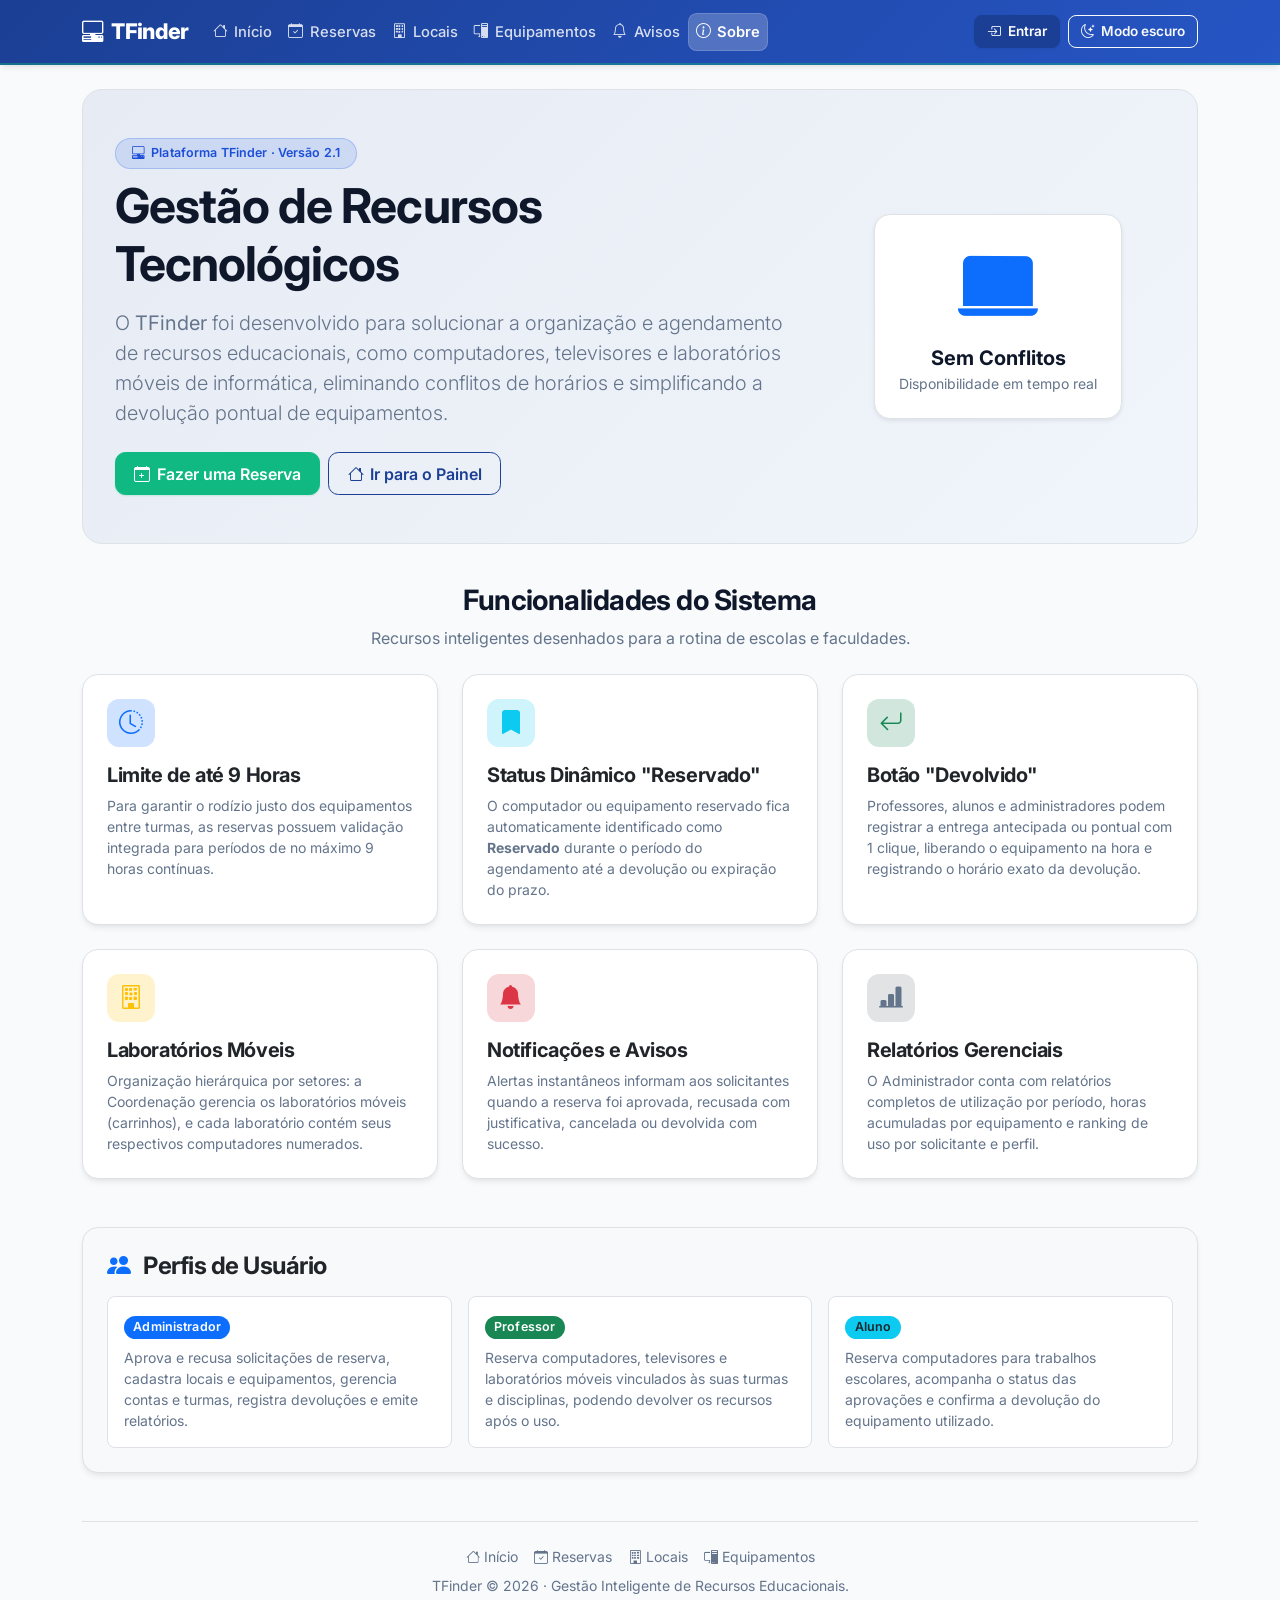
==== frontend/about.html @ c7228afb "alterações v4" ====
<!DOCTYPE html>
<html lang="pt-br" data-bs-theme="light">
<head>
    <meta charset="UTF-8">
    <meta name="viewport" content="width=device-width, initial-scale=1.0">
    <meta name="theme-color" content="#1B3F94">
    <title>Sobre – TFinder</title>
    <script>document.documentElement.dataset.bsTheme = localStorage.getItem("tf_tema") || "light";</script>
    <link rel="preconnect" href="https://fonts.googleapis.com">
    <link rel="preconnect" href="https://fonts.gstatic.com" crossorigin>
    <link href="https://fonts.googleapis.com/css2?family=Inter:wght@400;500;600;700;800&display=swap" rel="stylesheet">
    <link href="https://cdn.jsdelivr.net/npm/bootstrap@5.3.8/dist/css/bootstrap.min.css" rel="stylesheet" integrity="sha384-sRIl4kxILFvY47J16cr9ZwB07vP4J8+LH7qKQnuqkuIAvNWLzeN8tE5YBujZqJLB" crossorigin="anonymous">
    <link href="https://cdn.jsdelivr.net/npm/bootstrap-icons@1.11.3/font/bootstrap-icons.min.css" rel="stylesheet">
    <link href="css/style.css" rel="stylesheet">
    <style>
        .hero-sobre {
            background: linear-gradient(135deg, rgba(27, 63, 148, 0.08) 0%, rgba(13, 110, 253, 0.03) 100%);
            border: 1px solid var(--bs-border-color);
            border-radius: 1.25rem;
            padding: 3rem 2rem;
            margin-bottom: 2.5rem;
        }
        [data-bs-theme="dark"] .hero-sobre {
            background: linear-gradient(135deg, rgba(30, 75, 175, 0.2) 0%, rgba(15, 23, 42, 0.4) 100%);
        }
        .card-recurso-sobre {
            border-radius: 1rem;
            border: 1px solid var(--bs-border-color);
            transition: transform 0.2s ease, box-shadow 0.2s ease;
            height: 100%;
        }
        .card-recurso-sobre:hover {
            transform: translateY(-4px);
            box-shadow: 0 10px 25px rgba(0, 0, 0, 0.08);
        }
        .icone-recurso-sobre {
            width: 48px;
            height: 48px;
            border-radius: 0.75rem;
            display: inline-flex;
            align-items: center;
            justify-content: center;
            font-size: 1.5rem;
            margin-bottom: 1rem;
        }
    </style>
</head>
<body data-livre="1">
    <nav class="navbar navbar-expand-lg navbar-dark sticky-top">
        <div class="container">
            <a class="navbar-brand" href="dashboard.html"><i class="bi bi-pc-display-horizontal"></i> TFinder</a>
            <button class="navbar-toggler" type="button" data-bs-toggle="collapse" data-bs-target="#menu" aria-label="Abrir menu"><span class="navbar-toggler-icon"></span></button>
            <div class="collapse navbar-collapse" id="menu">
                <ul class="navbar-nav me-auto">
                    <li class="nav-item"><a class="nav-link" href="dashboard.html"><i class="bi bi-house"></i> Início</a></li>
                    <li class="nav-item"><a class="nav-link" href="reservas.html"><i class="bi bi-calendar-check"></i> Reservas</a></li>
                    <li class="nav-item"><a class="nav-link" href="locais.html"><i class="bi bi-building"></i> Locais</a></li>
                    <li class="nav-item"><a class="nav-link" href="recursos.html"><i class="bi bi-pc-display"></i> Equipamentos</a></li>
                    <li class="nav-item"><a class="nav-link" href="notificacoes.html"><i class="bi bi-bell"></i> Avisos<span id="badge" class="badge bg-success ms-1 d-none"></span></a></li>
                    <li class="nav-item so-admin"><a class="nav-link" href="usuarios.html"><i class="bi bi-people"></i> Usuários</a></li>
                    <li class="nav-item so-admin"><a class="nav-link" href="turmas.html"><i class="bi bi-mortarboard"></i> Turmas</a></li>
                    <li class="nav-item so-admin"><a class="nav-link" href="relatorios.html"><i class="bi bi-bar-chart"></i> Relatórios</a></li>
                    <li class="nav-item"><a class="nav-link active" href="about.html"><i class="bi bi-info-circle"></i> Sobre</a></li>
                </ul>
                <div class="d-flex flex-wrap align-items-center gap-2 mt-3 mt-lg-0">
                    <div id="quem"></div>
                    <div id="area-deslogado" class="d-none">
                        <a href="login.html" class="btn btn-primary btn-sm"><i class="bi bi-box-arrow-in-right"></i> Entrar</a>
                    </div>
                    <button class="btn btn-outline-light btn-sm" id="btn-tema" onclick="alternarTema()"><i class="bi bi-moon-stars"></i> Modo escuro</button>
                    <button class="btn btn-success btn-sm btn-sair-autenticado" onclick="sair()"><i class="bi bi-box-arrow-right"></i> Sair</button>
                </div>
            </div>
        </div>
    </nav>

    <main class="container py-4">
        <!-- Banner Principal -->
        <section class="hero-sobre text-center text-md-start">
            <div class="row align-items-center g-4">
                <div class="col-md-8">
                    <div class="badge badge-soft-primary px-3 py-2 mb-2 rounded-pill fs-7">
                        <i class="bi bi-pc-display-horizontal me-1"></i> Plataforma TFinder · Versão 2.1
                    </div>
                    <h1 class="display-5 fw-bold mb-3">Gestão de Recursos Tecnológicos</h1>
                    <p class="lead text-secondary mb-4">
                        O <strong>TFinder</strong> foi desenvolvido para solucionar a organização e agendamento de recursos educacionais, como computadores, televisores e laboratórios móveis de informática, eliminando conflitos de horários e simplificando a devolução pontual de equipamentos.
                    </p>
                    <div class="d-flex flex-wrap gap-2 justify-content-center justify-content-md-start">
                        <a href="reservas.html" class="btn btn-success"><i class="bi bi-calendar-plus"></i> Fazer uma Reserva</a>
                        <a href="dashboard.html" class="btn btn-outline-primary"><i class="bi bi-house"></i> Ir para o Painel</a>
                    </div>
                </div>
                <div class="col-md-4 text-center">
                    <div class="p-4 rounded-4 bg-body shadow-sm border d-inline-block">
                        <i class="bi bi-laptop-fill text-primary display-1"></i>
                        <div class="fw-bold mt-2 fs-5">Sem Conflitos</div>
                        <div class="small text-secondary">Disponibilidade em tempo real</div>
                    </div>
                </div>
            </div>
        </section>

        <!-- Seção de Recursos Principais -->
        <section class="mb-5">
            <div class="text-center mb-4">
                <h2 class="h3 fw-bold">Funcionalidades do Sistema</h2>
                <p class="text-secondary">Recursos inteligentes desenhados para a rotina de escolas e faculdades.</p>
            </div>

            <div class="row g-4">
                <div class="col-md-6 col-lg-4">
                    <div class="card card-recurso-sobre p-4">
                        <div class="icone-recurso-sobre bg-primary-subtle text-primary">
                            <i class="bi bi-clock-history"></i>
                        </div>
                        <h3 class="h5 fw-bold mb-2">Limite de até 9 Horas</h3>
                        <p class="text-secondary small mb-0">
                            Para garantir o rodízio justo dos equipamentos entre turmas, as reservas possuem validação integrada para períodos de no máximo 9 horas contínuas.
                        </p>
                    </div>
                </div>

                <div class="col-md-6 col-lg-4">
                    <div class="card card-recurso-sobre p-4">
                        <div class="icone-recurso-sobre bg-info-subtle text-info">
                            <i class="bi bi-bookmark-fill"></i>
                        </div>
                        <h3 class="h5 fw-bold mb-2">Status Dinâmico "Reservado"</h3>
                        <p class="text-secondary small mb-0">
                            O computador ou equipamento reservado fica automaticamente identificado como <strong>Reservado</strong> durante o período do agendamento até a devolução ou expiração do prazo.
                        </p>
                    </div>
                </div>

                <div class="col-md-6 col-lg-4">
                    <div class="card card-recurso-sobre p-4">
                        <div class="icone-recurso-sobre bg-success-subtle text-success">
                            <i class="bi bi-arrow-return-left"></i>
                        </div>
                        <h3 class="h5 fw-bold mb-2">Botão "Devolvido"</h3>
                        <p class="text-secondary small mb-0">
                            Professores, alunos e administradores podem registrar a entrega antecipada ou pontual com 1 clique, liberando o equipamento na hora e registrando o horário exato da devolução.
                        </p>
                    </div>
                </div>

                <div class="col-md-6 col-lg-4">
                    <div class="card card-recurso-sobre p-4">
                        <div class="icone-recurso-sobre bg-warning-subtle text-warning">
                            <i class="bi bi-building"></i>
                        </div>
                        <h3 class="h5 fw-bold mb-2">Laboratórios Móveis</h3>
                        <p class="text-secondary small mb-0">
                            Organização hierárquica por setores: a Coordenação gerencia os laboratórios móveis (carrinhos), e cada laboratório contém seus respectivos computadores numerados.
                        </p>
                    </div>
                </div>

                <div class="col-md-6 col-lg-4">
                    <div class="card card-recurso-sobre p-4">
                        <div class="icone-recurso-sobre bg-danger-subtle text-danger">
                            <i class="bi bi-bell-fill"></i>
                        </div>
                        <h3 class="h5 fw-bold mb-2">Notificações e Avisos</h3>
                        <p class="text-secondary small mb-0">
                            Alertas instantâneos informam aos solicitantes quando a reserva foi aprovada, recusada com justificativa, cancelada ou devolvida com sucesso.
                        </p>
                    </div>
                </div>

                <div class="col-md-6 col-lg-4">
                    <div class="card card-recurso-sobre p-4">
                        <div class="icone-recurso-sobre bg-secondary-subtle text-secondary">
                            <i class="bi bi-bar-chart-line-fill"></i>
                        </div>
                        <h3 class="h5 fw-bold mb-2">Relatórios Gerenciais</h3>
                        <p class="text-secondary small mb-0">
                            O Administrador conta com relatórios completos de utilização por período, horas acumuladas por equipamento e ranking de uso por solicitante e perfil.
                        </p>
                    </div>
                </div>
            </div>
        </section>

        <!-- Seção de Perfis -->
        <section class="card p-4 mb-5 border rounded-4 bg-body-tertiary">
            <h2 class="h4 fw-bold mb-3"><i class="bi bi-people-fill text-primary me-2"></i> Perfis de Usuário</h2>
            <div class="row g-3">
                <div class="col-md-4">
                    <div class="p-3 bg-body rounded-3 border h-100">
                        <div class="badge bg-primary mb-2">Administrador</div>
                        <p class="small text-secondary mb-0">
                            Aprova e recusa solicitações de reserva, cadastra locais e equipamentos, gerencia contas e turmas, registra devoluções e emite relatórios.
                        </p>
                    </div>
                </div>
                <div class="col-md-4">
                    <div class="p-3 bg-body rounded-3 border h-100">
                        <div class="badge bg-success mb-2">Professor</div>
                        <p class="small text-secondary mb-0">
                            Reserva computadores, televisores e laboratórios móveis vinculados às suas turmas e disciplinas, podendo devolver os recursos após o uso.
                        </p>
                    </div>
                </div>
                <div class="col-md-4">
                    <div class="p-3 bg-body rounded-3 border h-100">
                        <div class="badge bg-info text-dark mb-2">Aluno</div>
                        <p class="small text-secondary mb-0">
                            Reserva computadores para trabalhos escolares, acompanha o status das aprovações e confirma a devolução do equipamento utilizado.
                        </p>
                    </div>
                </div>
            </div>
        </section>

        <!-- Rodapé da Página -->
        <footer class="pt-4 mt-4 border-top text-center text-secondary small">
            <div class="d-flex flex-wrap justify-content-center gap-3 mb-2">
                <a href="dashboard.html" class="text-secondary text-decoration-none"><i class="bi bi-house"></i> Início</a>
                <a href="reservas.html" class="text-secondary text-decoration-none"><i class="bi bi-calendar-check"></i> Reservas</a>
                <a href="locais.html" class="text-secondary text-decoration-none"><i class="bi bi-building"></i> Locais</a>
                <a href="recursos.html" class="text-secondary text-decoration-none"><i class="bi bi-pc-display"></i> Equipamentos</a>
            </div>
            <div>TFinder &copy; 2026 · Gestão Inteligente de Recursos Educacionais.</div>
        </footer>
    </main>

    <div id="avisos" class="position-fixed top-0 end-0 p-3" style="z-index: 2000; width: min(380px, 100%);"></div>
    <script src="https://cdn.jsdelivr.net/npm/bootstrap@5.3.8/dist/js/bootstrap.bundle.min.js" integrity="sha384-FKyoEForCGlyvwx9Hj09JcYn3nv7wiPVlz7YYwJrWVcXK/BmnVDxM+D2scQbITxI" crossorigin="anonymous"></script>
    <script src="js/comum.js"></script>
    <script>
        // Ajuste específico de interface para visitantes não autenticados
        if (!token || !usuario) {
            const deslogado = document.getElementById("area-deslogado");
            if (deslogado) deslogado.classList.remove("d-none");
            document.querySelectorAll(".btn-sair-autenticado").forEach(b => b.classList.add("d-none"));
            document.querySelectorAll(".so-admin").forEach(el => el.classList.add("d-none"));
        }
    </script>
</body>
</html>
---- frontend/css/style.css ----
:root {
  --azul: #1B3F94;
  --azul-escuro: #122c6b;
  --azul-claro: #edf2fc;
  --azul-grad: linear-gradient(135deg, #1B3F94 0%, #2655c4 100%);
  --verde: #10b981;
  --verde-escuro: #059669;
  --verde-claro: #ecfdf5;
  --fundo: #f8fafc;
  --cartao: #ffffff;
  --borda: #e2e8f0;
  --borda-foco: #1B3F94;
  --suave: #64748b;
  --texto: #0f172a;
  --sombra-sm: 0 1px 2px 0 rgb(0 0 0 / 0.05);
  --sombra: 0 4px 6px -1px rgb(0 0 0 / 0.07), 0 2px 4px -2px rgb(0 0 0 / 0.05);
  --sombra-lg: 0 10px 25px -3px rgb(0 0 0 / 0.08), 0 4px 6px -4px rgb(0 0 0 / 0.04);
}

[data-bs-theme="dark"] {
  --azul: #60a5fa;
  --azul-escuro: #1e3a8a;
  --azul-claro: #1e293b;
  --azul-grad: linear-gradient(135deg, #0f172a 0%, #1e293b 100%);
  --verde: #34d399;
  --verde-escuro: #059669;
  --verde-claro: #064e3b;
  --fundo: #090d16;
  --cartao: #111827;
  --borda: #1f2937;
  --borda-foco: #60a5fa;
  --suave: #94a3b8;
  --texto: #f1f5f9;
  --sombra-sm: 0 1px 2px 0 rgb(0 0 0 / 0.3);
  --sombra: 0 4px 12px 0 rgb(0 0 0 / 0.35);
  --sombra-lg: 0 12px 30px 0 rgb(0 0 0 / 0.45);
  --bs-body-bg: #090d16;
  --bs-body-color: #f1f5f9;
  --bs-border-color: #1f2937;
}

*, *::before, *::after {
  box-sizing: border-box;
}

body {
  font-family: "Inter", -apple-system, BlinkMacSystemFont, "Segoe UI", Roboto, sans-serif;
  background-color: var(--fundo);
  color: var(--texto);
  -webkit-font-smoothing: antialiased;
  -moz-osx-font-smoothing: grayscale;
  min-height: 100vh;
}

h1, h2, h3, h4, h5, .h1, .h2, .h3, .h4, .h5 {
  font-weight: 700;
  letter-spacing: -0.02em;
  color: inherit;
}

a {
  color: var(--azul);
  text-decoration: none;
  transition: color 0.15s ease;
}

a:hover {
  color: var(--azul-escuro);
}

.text-secondary {
  color: var(--suave) !important;
}

/* ---------- Navegação ---------- */
.navbar {
  background: var(--azul-grad);
  border-bottom: 2px solid rgba(16, 185, 129, 0.4);
  padding: 0.65rem 0;
  box-shadow: var(--sombra);
  backdrop-filter: blur(8px);
}

.navbar-brand {
  font-weight: 800;
  letter-spacing: -0.03em;
  font-size: 1.35rem;
  color: #fff !important;
  display: inline-flex;
  align-items: center;
  gap: 0.5rem;
  transition: transform 0.15s ease;
}

.navbar-brand:hover {
  transform: translateY(-1px);
}

.navbar .nav-link {
  color: rgba(255, 255, 255, 0.82) !important;
  border-radius: 0.55rem;
  padding: 0.5rem 0.85rem;
  font-weight: 500;
  font-size: 0.92rem;
  display: inline-flex;
  align-items: center;
  gap: 0.4rem;
  transition: all 0.15s ease;
}

.navbar .nav-link:hover {
  color: #ffffff !important;
  background-color: rgba(255, 255, 255, 0.12);
  transform: translateY(-1px);
}

.navbar .nav-link.active {
  color: #ffffff !important;
  background-color: rgba(255, 255, 255, 0.22);
  font-weight: 600;
  box-shadow: inset 0 0 0 1px rgba(255, 255, 255, 0.15);
}

.navbar-toggler {
  border-color: rgba(255, 255, 255, 0.35);
  padding: 0.4rem 0.65rem;
}

.navbar-toggler:focus {
  box-shadow: 0 0 0 0.2rem rgba(255, 255, 255, 0.25);
}

/* User pill in navbar */
.btn-usuario-perfil {
  background: rgba(255, 255, 255, 0.12);
  border: 1px solid rgba(255, 255, 255, 0.2);
  color: #ffffff !important;
  border-radius: 999px;
  padding: 0.35rem 0.75rem;
  font-size: 0.85rem;
  font-weight: 600;
  display: inline-flex;
  align-items: center;
  gap: 0.5rem;
  transition: all 0.15s ease;
  cursor: pointer;
}

.btn-usuario-perfil:hover {
  background: rgba(255, 255, 255, 0.22);
  border-color: rgba(255, 255, 255, 0.35);
}

.tag-perfil {
  font-size: 0.7rem;
  padding: 0.15rem 0.45rem;
  border-radius: 999px;
  background: rgba(16, 185, 129, 0.25);
  color: #a7f3d0;
  border: 1px solid rgba(16, 185, 129, 0.4);
  text-transform: uppercase;
  letter-spacing: 0.04em;
  font-weight: 700;
}

/* ---------- Cabeçalho de página ---------- */
.pagina-cab {
  margin-bottom: 1.75rem;
}

.pagina-cab h1 {
  font-size: 1.75rem;
  margin: 0;
  color: var(--texto);
  font-weight: 800;
}

.pagina-cab p {
  margin: 0.35rem 0 0;
  color: var(--suave);
  font-size: 0.95rem;
}

/* ---------- Cartões e Superfícies ---------- */
.card {
  background-color: var(--cartao);
  border: 1px solid var(--borda);
  border-radius: 1rem;
  box-shadow: var(--sombra);
  transition: border-color 0.15s ease, box-shadow 0.15s ease;
}

.card:hover {
  border-color: rgba(27, 63, 148, 0.25);
}

/* ---------- Botões Modernos ---------- */
.btn {
  border-radius: 0.65rem;
  font-weight: 600;
  padding: 0.52rem 1.15rem;
  display: inline-flex;
  align-items: center;
  justify-content: center;
  gap: 0.4rem;
  transition: all 0.15s ease;
}

.btn:active {
  transform: scale(0.98);
}

.btn-sm {
  padding: 0.32rem 0.75rem;
  font-size: 0.85rem;
  border-radius: 0.5rem;
}

.btn-primary {
  --bs-btn-bg: #1B3F94;
  --bs-btn-border-color: #1B3F94;
  --bs-btn-hover-bg: #142f70;
  --bs-btn-hover-border-color: #142f70;
  --bs-btn-active-bg: #122a63;
  --bs-btn-active-border-color: #122a63;
  color: #fff;
  box-shadow: 0 1px 2px rgba(27, 63, 148, 0.2);
}

.btn-success {
  --bs-btn-bg: #10b981;
  --bs-btn-border-color: #10b981;
  --bs-btn-hover-bg: #059669;
  --bs-btn-hover-border-color: #059669;
  --bs-btn-active-bg: #047857;
  --bs-btn-active-border-color: #047857;
  color: #ffffff;
  box-shadow: 0 1px 2px rgba(16, 185, 129, 0.2);
}

.btn-outline-primary {
  --bs-btn-color: var(--azul);
  --bs-btn-border-color: var(--azul);
  --bs-btn-hover-bg: var(--azul);
  --bs-btn-hover-border-color: var(--azul);
  --bs-btn-hover-color: #fff;
}

.btn-outline-secondary {
  --bs-btn-color: var(--suave);
  --bs-btn-border-color: var(--borda);
  --bs-btn-hover-bg: var(--borda);
  --bs-btn-hover-border-color: var(--borda);
  --bs-btn-hover-color: var(--texto);
}

/* ---------- Formulários & Inputs ---------- */
.form-label {
  font-size: 0.82rem;
  font-weight: 600;
  color: var(--suave);
  margin-bottom: 0.35rem;
  text-transform: uppercase;
  letter-spacing: 0.03em;
}

.form-control, .form-select {
  border-radius: 0.65rem;
  border: 1px solid var(--borda);
  padding: 0.6rem 0.9rem;
  background-color: var(--cartao);
  color: var(--texto);
  font-size: 0.95rem;
  transition: border-color 0.15s ease, box-shadow 0.15s ease;
}

.form-control:focus, .form-select:focus {
  border-color: var(--borda-foco);
  box-shadow: 0 0 0 0.22rem rgba(27, 63, 148, 0.18);
  background-color: var(--cartao);
  color: var(--texto);
}

.input-group .btn-toggle-senha {
  border-color: var(--borda);
  background-color: var(--cartao);
  color: var(--suave);
  padding: 0.6rem 0.85rem;
}

.input-group .btn-toggle-senha:hover {
  background-color: var(--azul-claro);
  color: var(--azul);
}

/* ---------- Badges Estilizados ---------- */
.badge {
  font-weight: 600;
  border-radius: 999px;
  padding: 0.4em 0.75em;
  font-size: 0.78rem;
  letter-spacing: 0.01em;
}

.badge-soft-success {
  background-color: rgba(16, 185, 129, 0.14) !important;
  color: #059669 !important;
  border: 1px solid rgba(16, 185, 129, 0.25);
}

[data-bs-theme="dark"] .badge-soft-success {
  color: #34d399 !important;
}

.badge-soft-primary {
  background-color: rgba(37, 99, 235, 0.14) !important;
  color: #1d4ed8 !important;
  border: 1px solid rgba(37, 99, 235, 0.25);
}

[data-bs-theme="dark"] .badge-soft-primary {
  color: #60a5fa !important;
}

.badge-soft-warning {
  background-color: rgba(245, 158, 11, 0.14) !important;
  color: #b45309 !important;
  border: 1px solid rgba(245, 158, 11, 0.3);
}

[data-bs-theme="dark"] .badge-soft-warning {
  color: #fbbf24 !important;
}

.badge-soft-danger {
  background-color: rgba(239, 68, 68, 0.14) !important;
  color: #dc2626 !important;
  border: 1px solid rgba(239, 68, 68, 0.25);
}

[data-bs-theme="dark"] .badge-soft-danger {
  color: #f87171 !important;
}

.badge-soft-secondary {
  background-color: rgba(100, 116, 139, 0.14) !important;
  color: #475569 !important;
  border: 1px solid rgba(100, 116, 139, 0.25);
}

[data-bs-theme="dark"] .badge-soft-secondary {
  color: #94a3b8 !important;
}

.badge-soft-info {
  background-color: rgba(14, 165, 233, 0.14) !important;
  color: #0284c7 !important;
  border: 1px solid rgba(14, 165, 233, 0.25);
}

[data-bs-theme="dark"] .badge-soft-info {
  color: #38bdf8 !important;
}

/* ---------- Stat Cards (Dashboard) ---------- */
.stat {
  display: flex;
  flex-direction: row;
  align-items: center;
  gap: 1.15rem;
  padding: 1.25rem;
  height: 100%;
  border-radius: 1rem;
  background-color: var(--cartao);
  border: 1px solid var(--borda);
  box-shadow: var(--sombra);
  transition: transform 0.15s ease, border-color 0.15s ease, box-shadow 0.15s ease;
}

.stat:hover {
  transform: translateY(-2px);
  box-shadow: var(--sombra-lg);
  border-color: rgba(27, 63, 148, 0.3);
}

.stat .ic {
  width: 52px;
  height: 52px;
  flex: none;
  border-radius: 0.9rem;
  display: grid;
  place-items: center;
  font-size: 1.5rem;
  background: var(--azul-claro);
  color: var(--azul);
  border: 1px solid rgba(27, 63, 148, 0.15);
}

.stat .ic.verde {
  background: var(--verde-claro);
  color: var(--verde-escuro);
  border: 1px solid rgba(16, 185, 129, 0.2);
}

[data-bs-theme="dark"] .stat .ic.verde {
  color: #34d399;
}

.stat .num {
  font-size: 1.9rem;
  font-weight: 800;
  line-height: 1.1;
  color: var(--texto);
}

.stat .rot {
  font-size: 0.82rem;
  color: var(--suave);
  margin-top: 0.2rem;
  font-weight: 500;
}

/* ---------- Barra de Busca e Filtros Rápidos ---------- */
.barra-ferramentas {
  display: flex;
  flex-wrap: wrap;
  align-items: center;
  justify-content: space-between;
  gap: 0.75rem;
  margin-bottom: 1.25rem;
}

.busca {
  position: relative;
  flex: 1 1 260px;
  max-width: 480px;
}

.busca .bi-search {
  position: absolute;
  left: 0.95rem;
  top: 50%;
  transform: translateY(-50%);
  color: var(--suave);
  pointer-events: none;
}

.busca input {
  padding-left: 2.6rem;
  padding-right: 2.4rem;
  border-radius: 0.65rem;
}

.busca .btn-limpar-busca {
  position: absolute;
  right: 0.6rem;
  top: 50%;
  transform: translateY(-50%);
  border: 0;
  background: transparent;
  color: var(--suave);
  cursor: pointer;
  padding: 0.25rem;
  display: none;
}

.busca input:not(:placeholder-shown) ~ .btn-limpar-busca {
  display: block;
}

/* Filtros rápidos em pills */
.filtro-pills {
  display: flex;
  flex-wrap: wrap;
  gap: 0.4rem;
  align-items: center;
}

.filtro-pill {
  border: 1px solid var(--borda);
  background-color: var(--cartao);
  color: var(--suave);
  border-radius: 999px;
  padding: 0.32rem 0.85rem;
  font-size: 0.82rem;
  font-weight: 600;
  cursor: pointer;
  transition: all 0.15s ease;
  user-select: none;
}

.filtro-pill:hover {
  background-color: var(--azul-claro);
  color: var(--azul);
}

.filtro-pill.active {
  background-color: var(--azul);
  border-color: var(--azul);
  color: #ffffff;
  box-shadow: 0 1px 3px rgba(27, 63, 148, 0.3);
}

/* ---------- Tabelas Modernas ---------- */
.card-tabela {
  background-color: var(--cartao);
  border: 1px solid var(--borda);
  border-radius: 1rem;
  overflow: hidden;
  box-shadow: var(--sombra);
}

.table {
  --bs-table-bg: transparent;
  --bs-table-hover-bg: rgba(27, 63, 148, 0.04);
  --bs-table-color: var(--texto);
  margin-bottom: 0;
}

[data-bs-theme="dark"] .table {
  --bs-table-hover-bg: rgba(255, 255, 255, 0.04);
}

.table thead th {
  background: var(--azul-claro);
  color: var(--azul);
  font-size: 0.75rem;
  text-transform: uppercase;
  letter-spacing: 0.06em;
  font-weight: 700;
  border: 0;
  padding: 0.9rem 1.15rem;
  white-space: nowrap;
}

.table td {
  padding: 0.95rem 1.15rem;
  border-color: var(--borda);
  font-size: 0.92rem;
  vertical-align: middle;
}

.table tbody tr {
  transition: background-color 0.15s ease;
}

/* Local Card Grid */
.local-card {
  display: block;
  padding: 1.25rem;
  border-radius: 1rem;
  text-decoration: none;
  color: inherit;
  transition: transform 0.15s ease, border-color 0.15s ease, box-shadow 0.15s ease;
}

.local-card:hover {
  transform: translateY(-2px);
  border-color: var(--verde);
  box-shadow: var(--sombra-lg);
  color: inherit;
}

/* Horários ocupados avisos */
.aviso-horarios {
  background: var(--azul-claro);
  color: var(--azul);
  border: 1px solid rgba(27, 63, 148, 0.2);
  border-radius: 0.75rem;
  padding: 0.85rem 1.15rem;
  font-size: 0.9rem;
  display: flex;
  align-items: center;
  flex-wrap: wrap;
  gap: 0.6rem;
}

.chip-horario-ocupado {
  background: rgba(239, 68, 68, 0.15);
  color: #dc2626;
  border: 1px solid rgba(239, 68, 68, 0.3);
  padding: 0.2rem 0.55rem;
  border-radius: 0.45rem;
  font-weight: 600;
  font-size: 0.82rem;
}

[data-bs-theme="dark"] .chip-horario-ocupado {
  color: #f87171;
}

/* Breadcrumb */
.breadcrumb {
  font-size: 0.9rem;
  margin-bottom: 1.25rem;
}

.breadcrumb-item a {
  color: var(--suave);
  text-decoration: none;
}

.breadcrumb-item a:hover {
  color: var(--azul);
}

.breadcrumb-item.active {
  color: var(--texto);
  font-weight: 600;
}

/* Estado vazio */
.estado-vazio {
  padding: 3.5rem 1.5rem;
  text-align: center;
}

.estado-vazio .ic-vazio {
  font-size: 2.8rem;
  color: var(--suave);
  opacity: 0.6;
  margin-bottom: 0.8rem;
}

.estado-vazio h3 {
  font-size: 1.15rem;
  font-weight: 700;
  margin-bottom: 0.25rem;
}

.estado-vazio p {
  color: var(--suave);
  font-size: 0.9rem;
  max-width: 360px;
  margin: 0 auto;
}

/* Toast animado */
.toast-animado {
  animation: slideInToast 0.25s cubic-bezier(0.16, 1, 0.3, 1) forwards;
  border-radius: 0.8rem !important;
}

@keyframes slideInToast {
  from {
    opacity: 0;
    transform: translateY(-16px) scale(0.96);
  }
  to {
    opacity: 1;
    transform: translateY(0) scale(1);
  }
}

/* ---------- Telas de Acesso (Auth) ---------- */
.auth-grade {
  min-height: 100vh;
  display: grid;
  grid-template-columns: 1fr;
}

.auth-marca {
  display: none;
  position: relative;
  overflow: hidden;
  color: #fff;
  padding: 4rem;
  flex-direction: column;
  justify-content: center;
  background: linear-gradient(150deg, #142f70, #1B3F94 60%, #2b61bd);
}

.auth-marca::after {
  content: "";
  position: absolute;
  right: -90px;
  bottom: -90px;
  width: 320px;
  height: 320px;
  border-radius: 50%;
  background: var(--verde);
  opacity: 0.85;
}

.auth-marca h2 {
  font-size: 2.2rem;
  font-weight: 800;
  line-height: 1.25;
  max-width: 460px;
  margin: 2.5rem 0;
}

.auth-marca ul {
  list-style: none;
  padding: 0;
  margin: 0;
  position: relative;
  z-index: 1;
}

.auth-marca li {
  margin-bottom: 0.95rem;
  font-size: 1.05rem;
  display: flex;
  align-items: center;
  gap: 0.65rem;
}

.auth-marca li .bi {
  color: #a7f3d0;
  font-size: 1.25rem;
}

.auth-logo-claro {
  font-size: 1.75rem;
  font-weight: 800;
  letter-spacing: -0.02em;
}

.auth-form {
  display: flex;
  align-items: center;
  justify-content: center;
  padding: 2rem 1.5rem;
  position: relative;
  background-color: var(--fundo);
}

.auth-caixa {
  width: 100%;
  max-width: 420px;
  background: var(--cartao);
  border: 1px solid var(--borda);
  border-radius: 1.25rem;
  padding: 2.25rem;
  box-shadow: var(--sombra-lg);
}

.auth-logo {
  font-weight: 800;
  font-size: 1.6rem;
  color: var(--azul);
  margin-bottom: 1.25rem;
  display: flex;
  align-items: center;
  gap: 0.5rem;
}

.tema-flutuante {
  position: absolute;
  top: 1.25rem;
  right: 1.25rem;
}

@media (min-width: 992px) {
  .auth-grade {
    grid-template-columns: 1.1fr 1fr;
  }
  .auth-marca {
    display: flex;
  }
  .auth-logo {
    display: none;
  }
  .auth-caixa {
    border: none;
    box-shadow: none;
    background: transparent;
    padding: 0;
  }
}

/* ---------- Responsividade & Dispositivos Móveis ---------- */
@media (max-width: 767.98px) {
  main.container {
    padding-top: 1.25rem !important;
    padding-bottom: 2rem !important;
  }

  .pagina-cab h1 {
    font-size: 1.45rem;
  }

  .form-control, .form-select {
    min-height: 48px;
    font-size: 16px !important; /* 16px evita zoom automático no iOS */
  }

  .btn {
    min-height: 44px;
  }

  .btn-sm {
    min-height: 38px;
  }

  .card-tabela {
    background: transparent;
    border: 0;
    box-shadow: none;
    overflow: visible;
  }

  /* Cartões móveis */
  .tabela-cartoes thead {
    display: none;
  }

  .tabela-cartoes, .tabela-cartoes tbody {
    display: block;
    width: 100%;
  }

  .tabela-cartoes tr {
    display: block;
    background: var(--cartao);
    border: 1px solid var(--borda);
    border-radius: 1rem;
    box-shadow: var(--sombra);
    padding: 0.85rem 1.15rem;
    margin-bottom: 1rem;
    transition: transform 0.15s ease;
  }

  .tabela-cartoes td {
    display: flex;
    justify-content: space-between;
    align-items: center;
    gap: 1rem;
    padding: 0.55rem 0;
    border: 0;
    border-bottom: 1px dashed var(--borda);
    text-align: right;
  }

  .tabela-cartoes td:last-child {
    border-bottom: 0;
  }

  .tabela-cartoes td::before {
    content: attr(data-rotulo);
    font-size: 0.76rem;
    font-weight: 700;
    text-transform: uppercase;
    letter-spacing: 0.04em;
    color: var(--suave);
    text-align: left;
    flex-shrink: 0;
  }

  .tabela-cartoes td[data-rotulo=""]::before,
  .tabela-cartoes td[colspan]::before {
    display: none;
  }

  .tabela-cartoes td[colspan] {
    display: block;
    text-align: center;
    padding: 2rem 1rem;
  }

  .tabela-cartoes td.acoes {
    justify-content: flex-end;
    flex-wrap: wrap;
    gap: 0.5rem;
    padding-top: 0.85rem;
    margin-top: 0.35rem;
    border-top: 1px solid var(--borda);
  }

  .tabela-cartoes td.acoes .btn {
    flex: 1 1 auto;
  }

  .stat {
    padding: 1rem;
    gap: 0.85rem;
  }

  .stat .ic {
    width: 44px;
    height: 44px;
    font-size: 1.3rem;
  }

  .stat .num {
    font-size: 1.55rem;
  }
}

.nao-admin .so-admin {
  display: none !important;
}

@media print {
  .navbar, form, button, #avisos, .busca, .filtro-pills, .btn-usuario-perfil {
    display: none !important;
  }
  body {
    background: #fff;
    color: #000;
  }
}
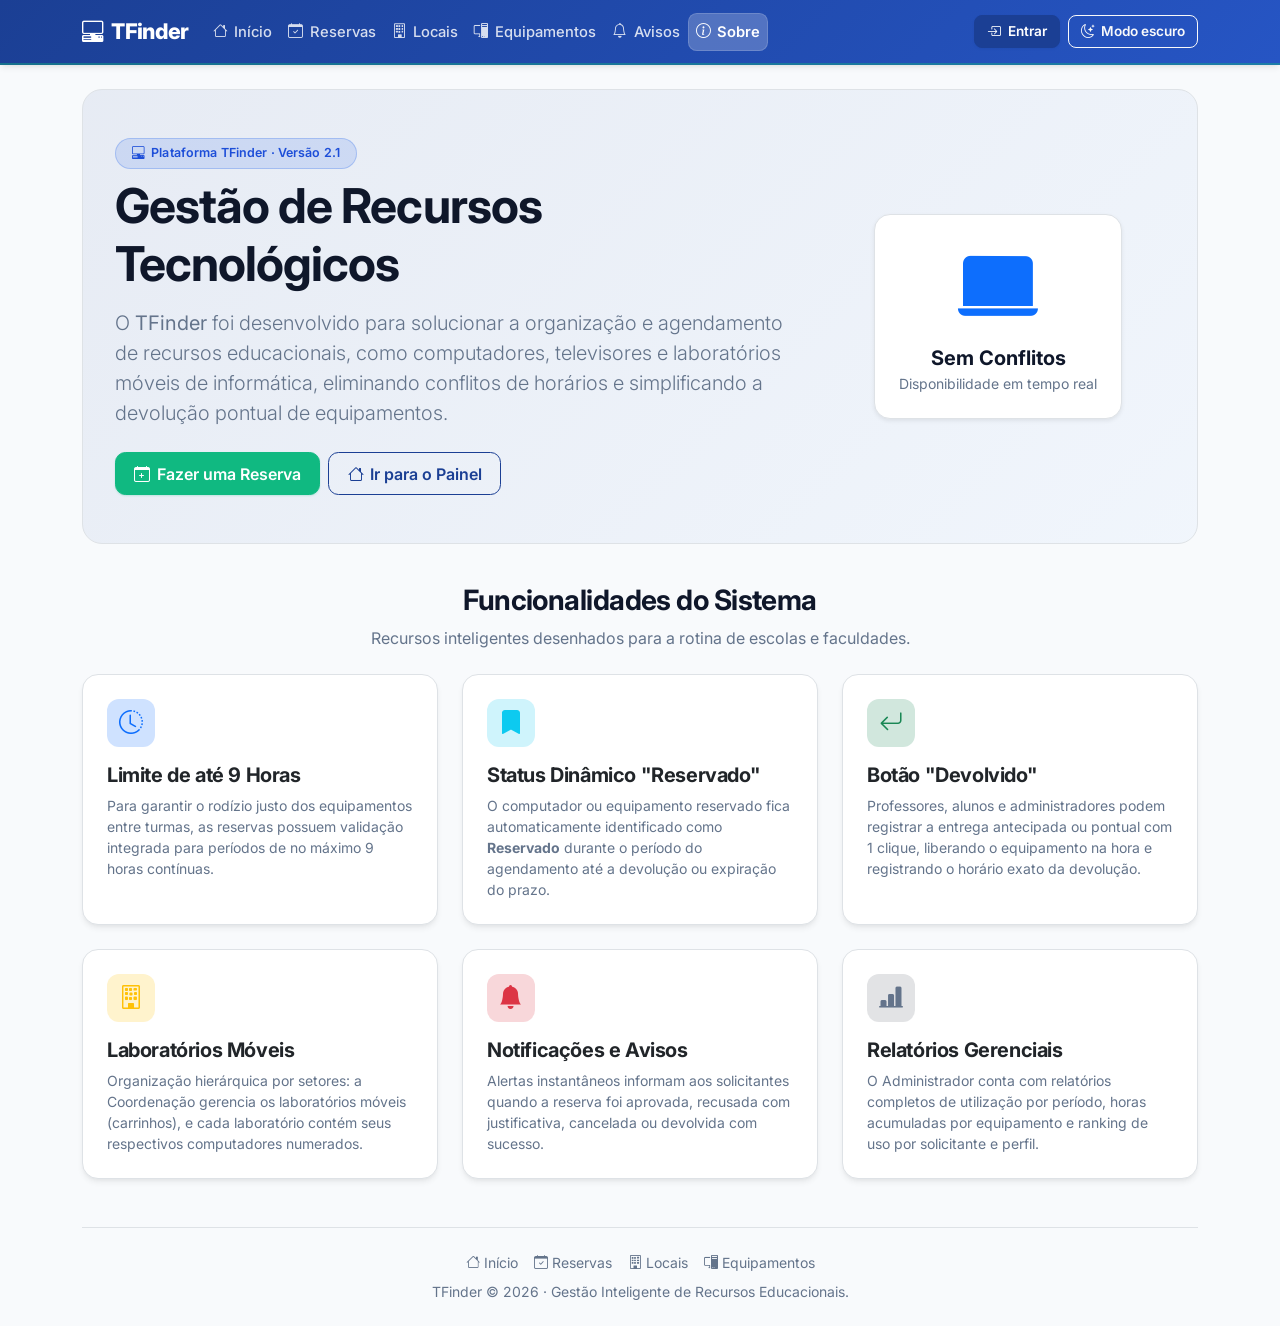
==== commit 1383503a: "alterações v5" ====
--- a/frontend/about.html
+++ b/frontend/about.html
@@ -183,37 +183,6 @@
             </div>
         </section>
 
-        <!-- Seção de Perfis -->
-        <section class="card p-4 mb-5 border rounded-4 bg-body-tertiary">
-            <h2 class="h4 fw-bold mb-3"><i class="bi bi-people-fill text-primary me-2"></i> Perfis de Usuário</h2>
-            <div class="row g-3">
-                <div class="col-md-4">
-                    <div class="p-3 bg-body rounded-3 border h-100">
-                        <div class="badge bg-primary mb-2">Administrador</div>
-                        <p class="small text-secondary mb-0">
-                            Aprova e recusa solicitações de reserva, cadastra locais e equipamentos, gerencia contas e turmas, registra devoluções e emite relatórios.
-                        </p>
-                    </div>
-                </div>
-                <div class="col-md-4">
-                    <div class="p-3 bg-body rounded-3 border h-100">
-                        <div class="badge bg-success mb-2">Professor</div>
-                        <p class="small text-secondary mb-0">
-                            Reserva computadores, televisores e laboratórios móveis vinculados às suas turmas e disciplinas, podendo devolver os recursos após o uso.
-                        </p>
-                    </div>
-                </div>
-                <div class="col-md-4">
-                    <div class="p-3 bg-body rounded-3 border h-100">
-                        <div class="badge bg-info text-dark mb-2">Aluno</div>
-                        <p class="small text-secondary mb-0">
-                            Reserva computadores para trabalhos escolares, acompanha o status das aprovações e confirma a devolução do equipamento utilizado.
-                        </p>
-                    </div>
-                </div>
-            </div>
-        </section>
-
         <!-- Rodapé da Página -->
         <footer class="pt-4 mt-4 border-top text-center text-secondary small">
             <div class="d-flex flex-wrap justify-content-center gap-3 mb-2">
@@ -240,4 +209,3 @@
     </script>
 </body>
 </html>
-
